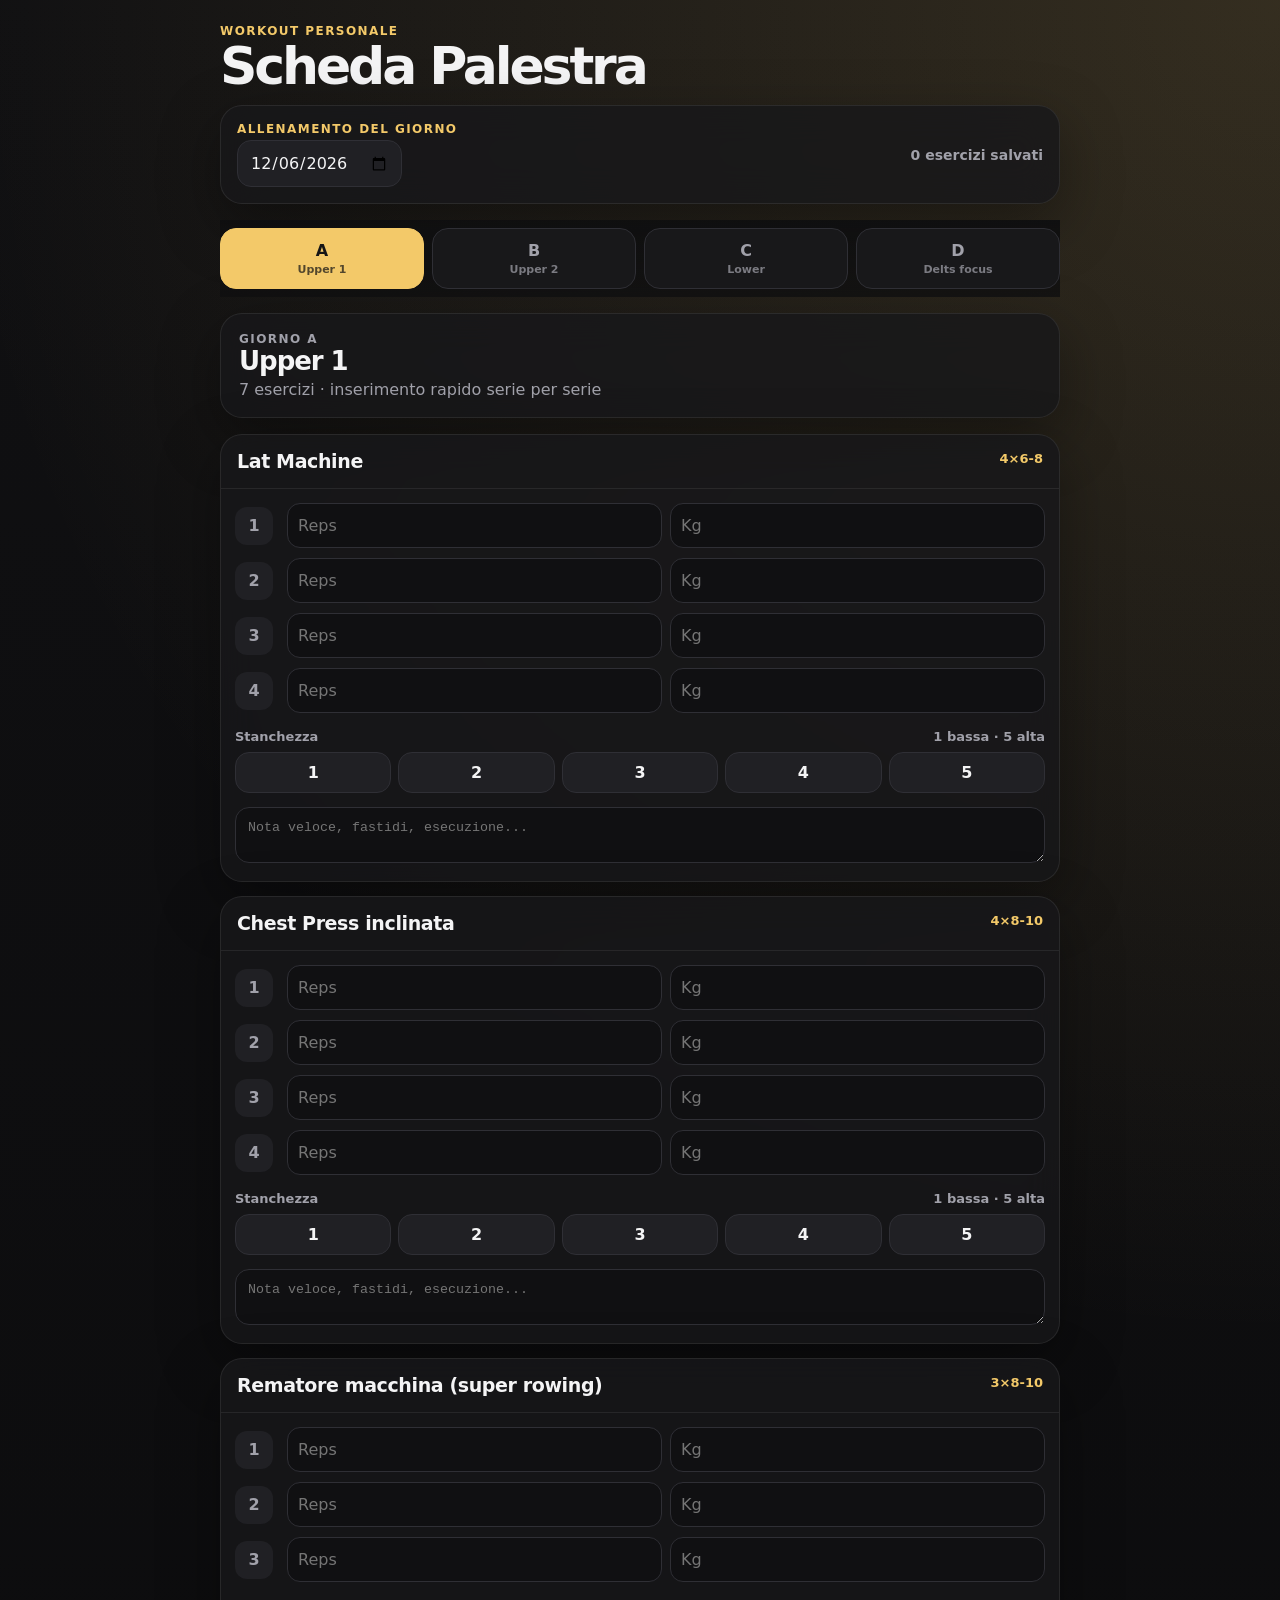
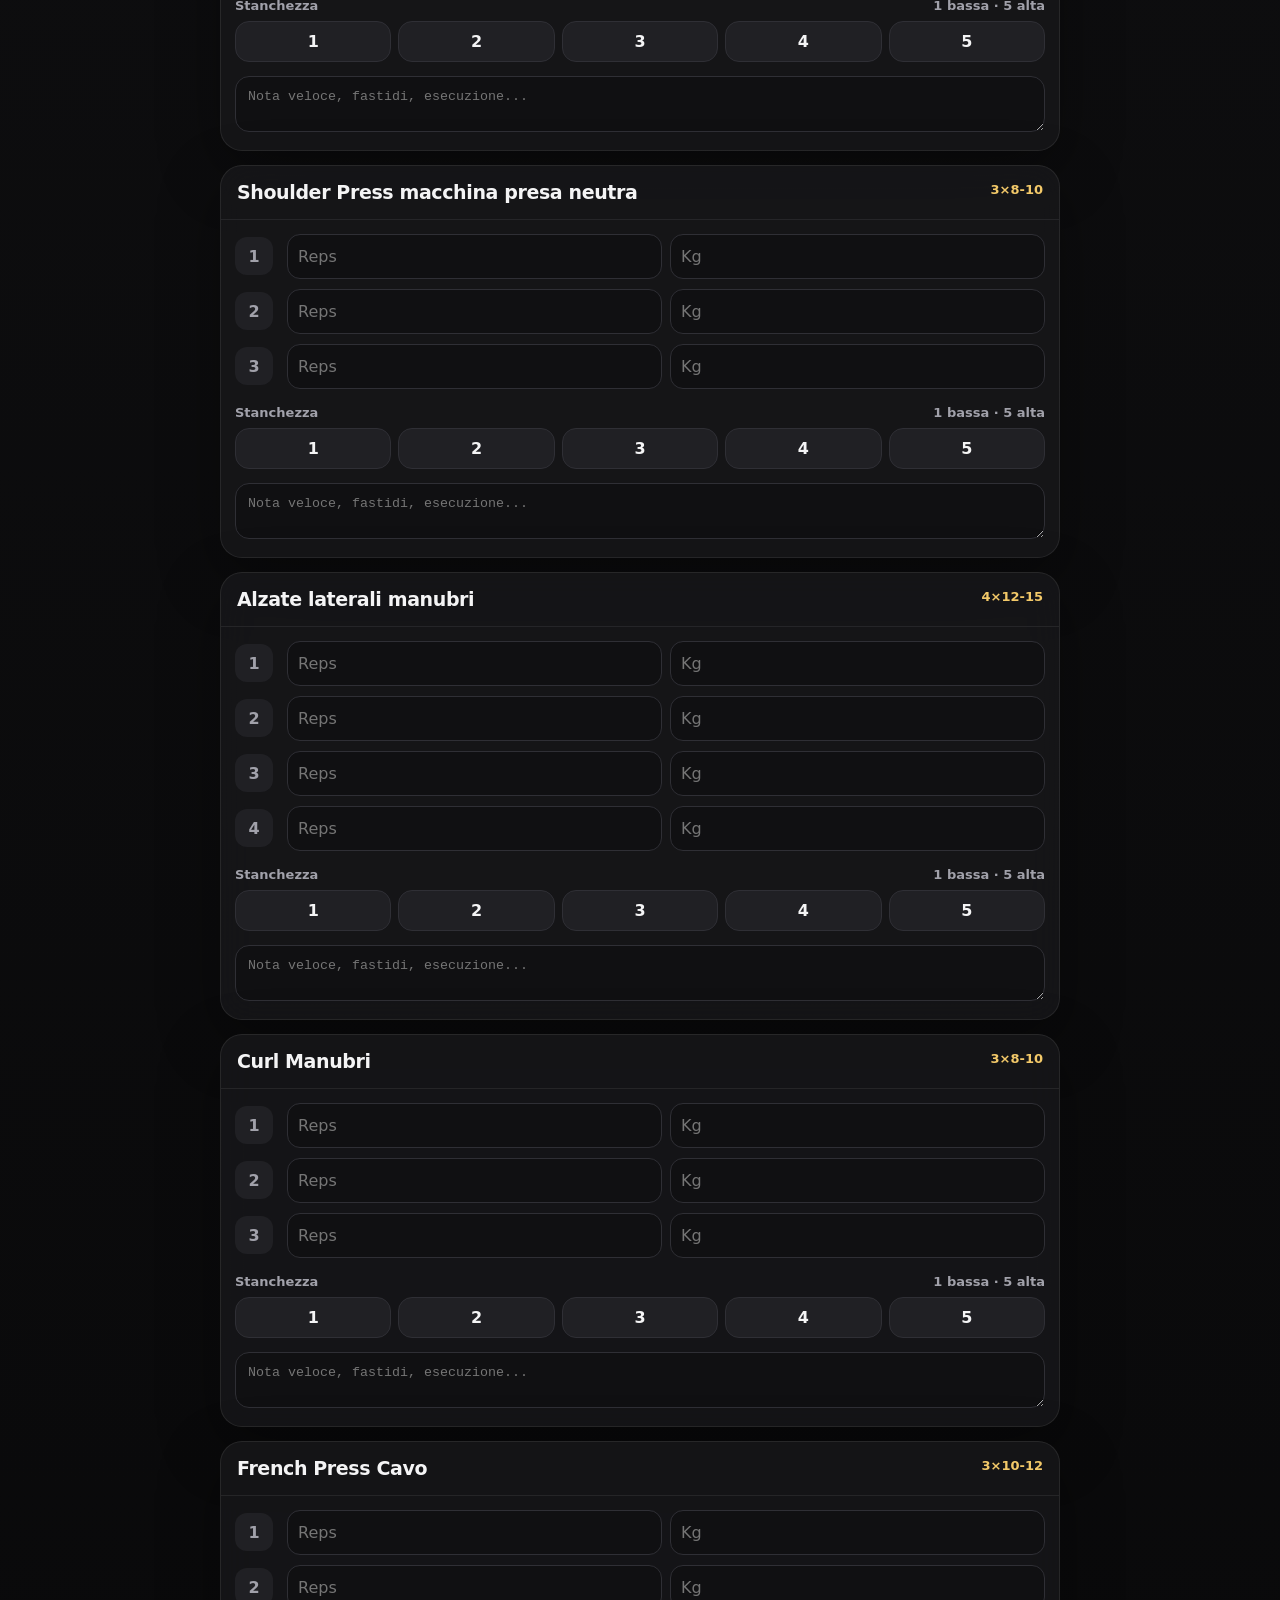
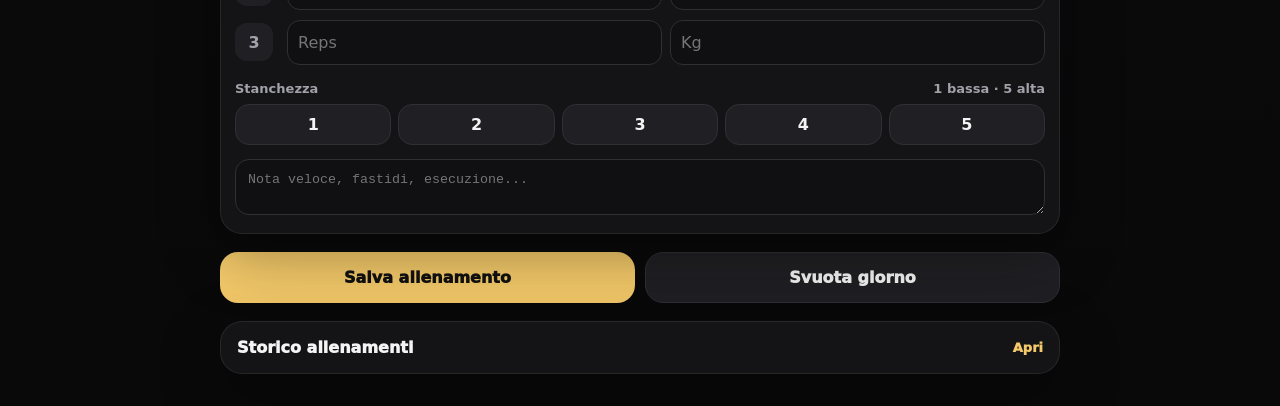
==== index.html @ 27f07854 "Add files via upload" ====
<!doctype html>
<html lang="it">
<head>
  <meta charset="utf-8" />
  <meta name="viewport" content="width=device-width, initial-scale=1, viewport-fit=cover" />
  <meta name="theme-color" content="#111111" />
  <meta name="description" content="Scheda palestra personale con giorni A, B, C, D e tracking rapido di peso, ripetizioni e stanchezza." />
  <link rel="manifest" href="manifest.json" />
  <link rel="apple-touch-icon" href="icon-192.png" />
  <link rel="stylesheet" href="style.css" />
  <title>Scheda Palestra</title>
</head>
<body>
  <header class="app-header">
    <div>
      <p class="eyebrow">Workout personale</p>
      <h1>Scheda Palestra</h1>
    </div>
    <button id="installBtn" class="ghost-btn hidden" type="button">Installa</button>
  </header>

  <main>
    <section class="today-card">
      <div>
        <p class="small-label">Allenamento del giorno</p>
        <input id="workoutDate" class="date-input" type="date" />
      </div>
      <div class="summary">
        <span id="savedCount">0 esercizi salvati</span>
      </div>
    </section>

    <nav id="dayTabs" class="tabs" aria-label="Giorni scheda"></nav>

    <section id="dayHeader" class="day-header"></section>

    <section id="exerciseList" class="exercise-list"></section>

    <section class="actions">
      <button id="saveAllBtn" class="primary-btn" type="button">Salva allenamento</button>
      <button id="clearDayBtn" class="secondary-btn" type="button">Svuota giorno</button>
    </section>

    <section class="history-panel">
      <button id="toggleHistoryBtn" class="history-toggle" type="button">
        Storico allenamenti
        <span>Apri</span>
      </button>
      <div id="historyContent" class="history-content hidden"></div>
    </section>
  </main>

  <div id="toast" class="toast" role="status" aria-live="polite"></div>

  <script src="app.js" defer></script>
</body>
</html>
---- style.css ----
* {
  box-sizing: border-box;
}

:root {
  --bg: #0f0f10;
  --panel: #18181a;
  --panel-soft: #202024;
  --text: #f4f4f5;
  --muted: #a1a1aa;
  --line: #2f2f35;
  --accent: #f3c969;
  --accent-dark: #6f4f05;
  --danger: #ff7070;
  --ok: #92e6a7;
  --radius: 22px;
  --shadow: 0 20px 60px rgba(0,0,0,.35);
}

html {
  min-height: 100%;
  background: var(--bg);
}

body {
  margin: 0;
  min-height: 100%;
  font-family: Inter, ui-sans-serif, system-ui, -apple-system, BlinkMacSystemFont, "Segoe UI", sans-serif;
  color: var(--text);
  background:
    radial-gradient(circle at top right, rgba(243, 201, 105, .16), transparent 35%),
    linear-gradient(180deg, #101012 0%, #09090a 100%);
  padding: env(safe-area-inset-top) 16px 32px;
}

button,
input {
  font: inherit;
}

button {
  -webkit-tap-highlight-color: transparent;
}

.app-header {
  max-width: 840px;
  margin: 0 auto;
  padding: 24px 0 14px;
  display: flex;
  align-items: center;
  justify-content: space-between;
  gap: 16px;
}

.eyebrow,
.small-label {
  margin: 0 0 4px;
  color: var(--accent);
  font-size: 12px;
  text-transform: uppercase;
  letter-spacing: .12em;
  font-weight: 800;
}

h1 {
  margin: 0;
  font-size: clamp(30px, 8vw, 52px);
  line-height: .95;
  letter-spacing: -.06em;
}

main {
  max-width: 840px;
  margin: 0 auto;
}

.today-card,
.day-header,
.exercise-card,
.history-panel {
  background: rgba(24, 24, 26, .82);
  border: 1px solid rgba(255,255,255,.08);
  box-shadow: var(--shadow);
  backdrop-filter: blur(18px);
}

.today-card {
  border-radius: var(--radius);
  padding: 16px;
  display: flex;
  align-items: center;
  justify-content: space-between;
  gap: 14px;
}

.date-input {
  width: 165px;
  background: var(--panel-soft);
  color: var(--text);
  border: 1px solid var(--line);
  border-radius: 14px;
  padding: 12px;
  outline: none;
}

.summary {
  text-align: right;
  color: var(--muted);
  font-size: 14px;
  font-weight: 700;
}

.tabs {
  display: grid;
  grid-template-columns: repeat(4, 1fr);
  gap: 8px;
  margin: 16px 0;
  position: sticky;
  top: 0;
  z-index: 4;
  padding: 8px 0;
  background: linear-gradient(180deg, rgba(15,15,16, .96), rgba(15,15,16, .80));
  backdrop-filter: blur(16px);
}

.tab {
  border: 1px solid var(--line);
  color: var(--muted);
  background: var(--panel);
  border-radius: 16px;
  padding: 12px 8px;
  cursor: pointer;
  font-weight: 900;
}

.tab span {
  display: block;
  font-size: 11px;
  font-weight: 700;
  opacity: .72;
  margin-top: 3px;
}

.tab.active {
  color: #151515;
  background: var(--accent);
  border-color: var(--accent);
}

.day-header {
  border-radius: var(--radius);
  padding: 18px;
  margin-bottom: 16px;
}

.day-header h2 {
  margin: 0 0 4px;
  font-size: 26px;
  letter-spacing: -.04em;
}

.day-header p {
  margin: 0;
  color: var(--muted);
}

.exercise-list {
  display: grid;
  gap: 14px;
}

.exercise-card {
  border-radius: var(--radius);
  overflow: hidden;
}

.exercise-top {
  padding: 16px;
  display: grid;
  grid-template-columns: 1fr auto;
  gap: 12px;
  align-items: start;
  border-bottom: 1px solid rgba(255,255,255,.07);
}

.exercise-title {
  margin: 0;
  font-size: 19px;
  line-height: 1.1;
  letter-spacing: -.02em;
}

.exercise-meta {
  display: inline-flex;
  align-items: center;
  gap: 8px;
  justify-content: flex-end;
  color: var(--accent);
  font-size: 13px;
  font-weight: 900;
  white-space: nowrap;
}

.set-grid {
  padding: 14px;
  display: grid;
  gap: 10px;
}

.set-row {
  display: grid;
  grid-template-columns: 44px 1fr 1fr;
  gap: 8px;
  align-items: center;
}

.set-number {
  display: grid;
  place-items: center;
  width: 38px;
  height: 38px;
  border-radius: 12px;
  background: var(--panel-soft);
  color: var(--muted);
  font-weight: 900;
}

.quick-input {
  width: 100%;
  min-width: 0;
  background: #101012;
  color: var(--text);
  border: 1px solid var(--line);
  border-radius: 13px;
  padding: 12px 10px;
  outline: none;
}

.quick-input:focus,
.date-input:focus {
  border-color: var(--accent);
  box-shadow: 0 0 0 3px rgba(243, 201, 105, .12);
}

.fatigue-block {
  padding: 0 14px 14px;
}

.fatigue-label {
  display: flex;
  justify-content: space-between;
  gap: 8px;
  color: var(--muted);
  font-size: 13px;
  font-weight: 800;
  margin: 2px 0 8px;
}

.fatigue-options {
  display: grid;
  grid-template-columns: repeat(5, 1fr);
  gap: 7px;
}

.fatigue-btn {
  border: 1px solid var(--line);
  background: var(--panel-soft);
  color: var(--text);
  border-radius: 14px;
  padding: 10px 4px;
  font-weight: 900;
  cursor: pointer;
}

.fatigue-btn.active {
  background: var(--accent);
  border-color: var(--accent);
  color: #141414;
}

.note-area {
  width: calc(100% - 28px);
  min-height: 46px;
  margin: 0 14px 14px;
  resize: vertical;
  background: #101012;
  color: var(--text);
  border: 1px solid var(--line);
  border-radius: 14px;
  padding: 12px;
  outline: none;
}

.actions {
  display: grid;
  grid-template-columns: 1fr 1fr;
  gap: 10px;
  margin: 18px 0;
}

.primary-btn,
.secondary-btn,
.ghost-btn {
  border: 0;
  border-radius: 18px;
  padding: 15px 14px;
  font-weight: 950;
  cursor: pointer;
}

.primary-btn {
  background: var(--accent);
  color: #121212;
}

.secondary-btn,
.ghost-btn {
  background: var(--panel-soft);
  color: var(--text);
  border: 1px solid var(--line);
}

.ghost-btn {
  padding: 10px 12px;
  font-size: 13px;
}

.history-panel {
  border-radius: var(--radius);
  overflow: hidden;
}

.history-toggle {
  width: 100%;
  padding: 16px;
  background: transparent;
  color: var(--text);
  border: 0;
  display: flex;
  justify-content: space-between;
  align-items: center;
  font-weight: 950;
  cursor: pointer;
}

.history-toggle span {
  color: var(--accent);
  font-size: 13px;
}

.history-content {
  border-top: 1px solid rgba(255,255,255,.08);
  padding: 14px;
}

.history-item {
  padding: 12px;
  border-radius: 16px;
  background: var(--panel-soft);
  margin-bottom: 10px;
}

.history-item strong {
  display: block;
  margin-bottom: 3px;
}

.history-item p {
  margin: 0;
  color: var(--muted);
  font-size: 13px;
}

.hidden {
  display: none !important;
}

.toast {
  position: fixed;
  left: 16px;
  right: 16px;
  bottom: calc(18px + env(safe-area-inset-bottom));
  max-width: 520px;
  margin: 0 auto;
  background: #f4f4f5;
  color: #101012;
  border-radius: 18px;
  padding: 14px 16px;
  font-weight: 900;
  transform: translateY(120px);
  opacity: 0;
  transition: .25s ease;
  box-shadow: var(--shadow);
  z-index: 20;
}

.toast.show {
  transform: translateY(0);
  opacity: 1;
}

@media (max-width: 520px) {
  body {
    padding-left: 12px;
    padding-right: 12px;
  }

  .today-card {
    align-items: flex-start;
    flex-direction: column;
  }

  .summary {
    text-align: left;
  }

  .tabs {
    gap: 6px;
  }

  .tab {
    border-radius: 14px;
    padding: 11px 3px;
    font-size: 13px;
  }

  .set-row {
    grid-template-columns: 38px 1fr 1fr;
  }

  .actions {
    grid-template-columns: 1fr;
  }
}
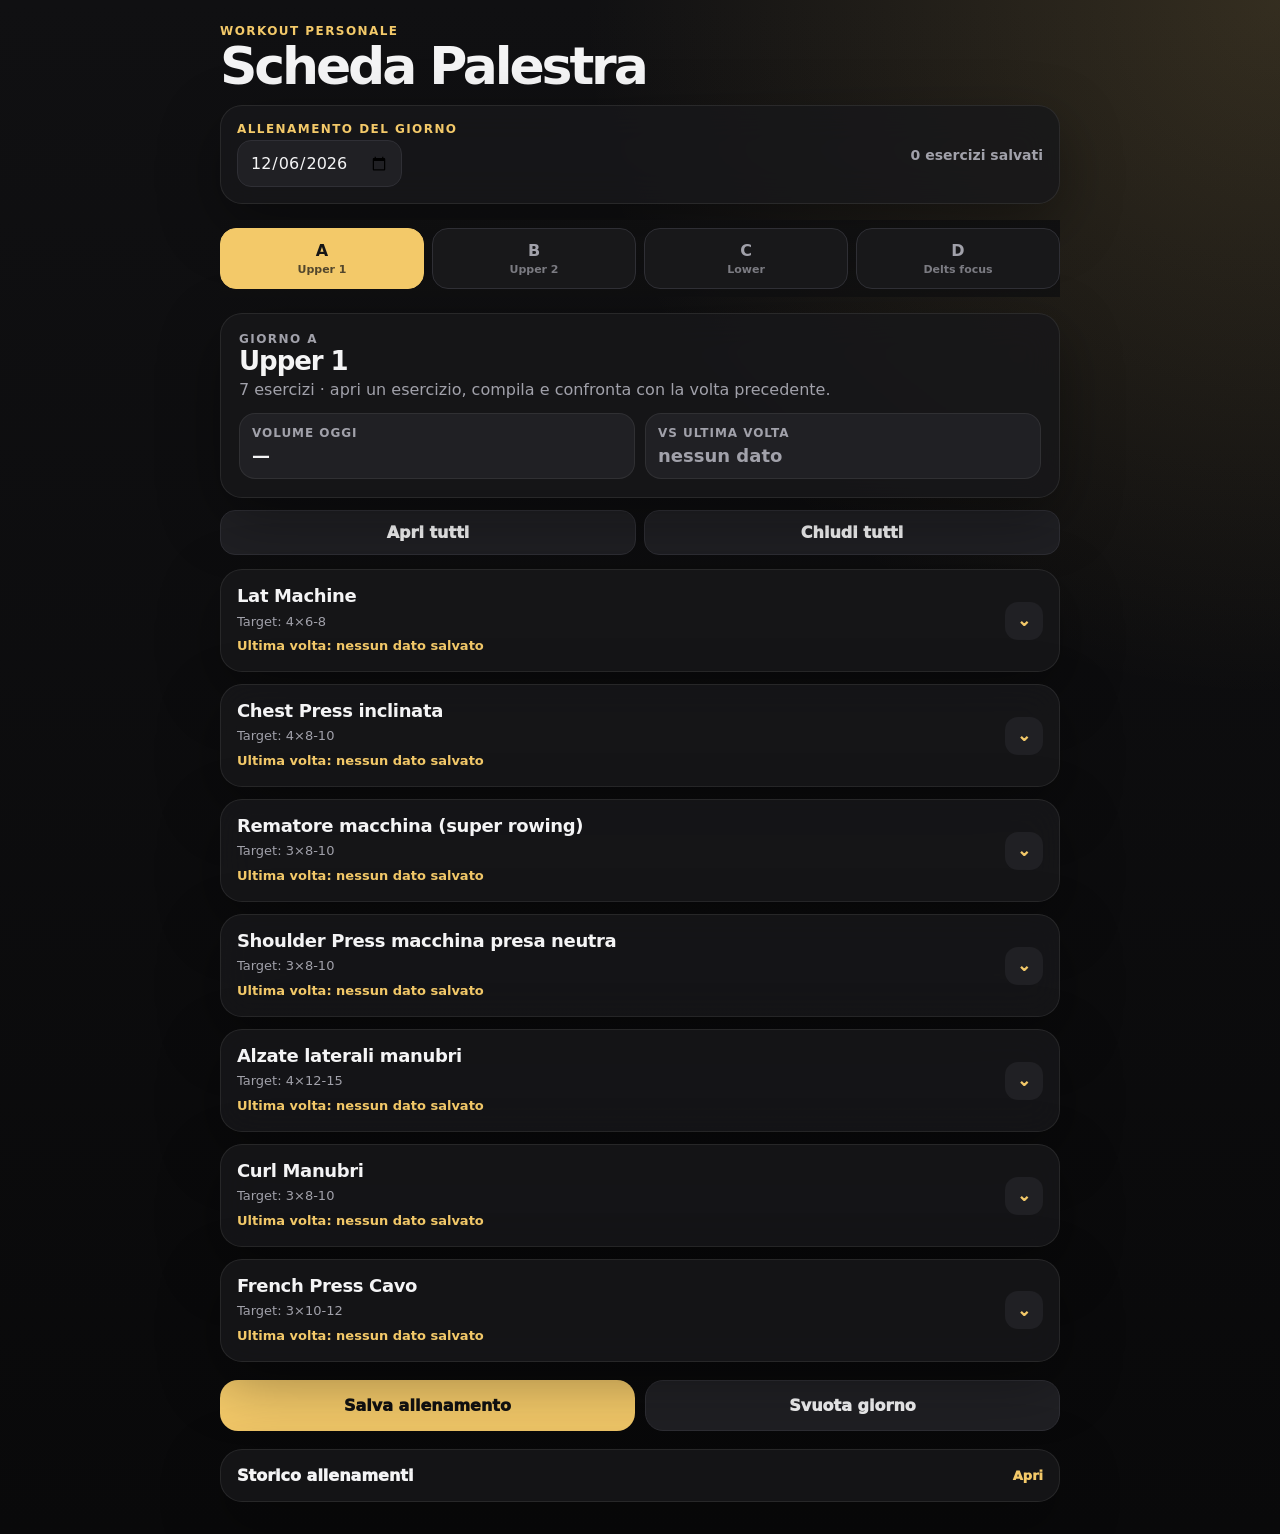
==== commit be5c167d: "Add files via upload" ====
--- a/index.html
+++ b/index.html
@@ -4,7 +4,7 @@
   <meta charset="utf-8" />
   <meta name="viewport" content="width=device-width, initial-scale=1, viewport-fit=cover" />
   <meta name="theme-color" content="#111111" />
-  <meta name="description" content="Scheda palestra personale con giorni A, B, C, D e tracking rapido di peso, ripetizioni e stanchezza." />
+  <meta name="description" content="Scheda palestra personale con progressi, menu esercizi e rating fatica." />
   <link rel="manifest" href="manifest.json" />
   <link rel="apple-touch-icon" href="icon-192.png" />
   <link rel="stylesheet" href="style.css" />
@@ -34,6 +34,11 @@
 
     <section id="dayHeader" class="day-header"></section>
 
+    <section class="quick-tools">
+      <button id="openAllBtn" class="secondary-btn compact" type="button">Apri tutti</button>
+      <button id="closeAllBtn" class="secondary-btn compact" type="button">Chiudi tutti</button>
+    </section>
+
     <section id="exerciseList" class="exercise-list"></section>
 
     <section class="actions">
--- a/style.css
+++ b/style.css
@@ -34,7 +34,8 @@
 }
 
 button,
-input {
+input,
+textarea {
   font: inherit;
 }
 
@@ -150,7 +151,7 @@
 .day-header {
   border-radius: var(--radius);
   padding: 18px;
-  margin-bottom: 16px;
+  margin-bottom: 12px;
 }
 
 .day-header h2 {
@@ -164,9 +165,45 @@
   color: var(--muted);
 }
 
+.day-progress {
+  margin-top: 14px;
+  display: grid;
+  grid-template-columns: 1fr 1fr;
+  gap: 10px;
+}
+
+.progress-box {
+  background: var(--panel-soft);
+  border: 1px solid rgba(255,255,255,.07);
+  border-radius: 16px;
+  padding: 12px;
+}
+
+.progress-box span {
+  display: block;
+  color: var(--muted);
+  font-size: 12px;
+  font-weight: 800;
+  text-transform: uppercase;
+  letter-spacing: .08em;
+}
+
+.progress-box strong {
+  display: block;
+  margin-top: 5px;
+  font-size: 18px;
+}
+
+.quick-tools {
+  display: grid;
+  grid-template-columns: 1fr 1fr;
+  gap: 8px;
+  margin-bottom: 14px;
+}
+
 .exercise-list {
   display: grid;
-  gap: 14px;
+  gap: 12px;
 }
 
 .exercise-card {
@@ -174,31 +211,107 @@
   overflow: hidden;
 }
 
-.exercise-top {
+.exercise-card[open] {
+  border-color: rgba(243, 201, 105, .42);
+}
+
+.exercise-summary {
+  list-style: none;
+  cursor: pointer;
+  padding: 0;
+}
+
+.exercise-summary::-webkit-details-marker {
+  display: none;
+}
+
+.summary-content {
   padding: 16px;
   display: grid;
   grid-template-columns: 1fr auto;
-  gap: 12px;
-  align-items: start;
-  border-bottom: 1px solid rgba(255,255,255,.07);
+  gap: 14px;
+  align-items: center;
 }
 
 .exercise-title {
   margin: 0;
-  font-size: 19px;
-  line-height: 1.1;
+  font-size: 18px;
+  line-height: 1.12;
   letter-spacing: -.02em;
 }
 
-.exercise-meta {
-  display: inline-flex;
-  align-items: center;
+.exercise-subline {
+  margin: 7px 0 0;
+  color: var(--muted);
+  font-size: 13px;
+  line-height: 1.3;
+}
+
+.last-line {
+  margin: 8px 0 0;
+  color: var(--accent);
+  font-size: 13px;
+  font-weight: 850;
+  line-height: 1.3;
+}
+
+.chevron {
+  display: grid;
+  place-items: center;
+  min-width: 38px;
+  height: 38px;
+  border-radius: 13px;
+  background: var(--panel-soft);
+  color: var(--accent);
+  font-weight: 950;
+  transition: transform .2s ease;
+}
+
+.exercise-card[open] .chevron {
+  transform: rotate(180deg);
+}
+
+.exercise-body {
+  border-top: 1px solid rgba(255,255,255,.07);
+}
+
+.exercise-meta-row {
+  padding: 12px 14px 0;
+  display: grid;
   gap: 8px;
-  justify-content: flex-end;
-  color: var(--accent);
-  font-size: 13px;
-  font-weight: 900;
-  white-space: nowrap;
+}
+
+.metric-pill {
+  display: flex;
+  justify-content: space-between;
+  gap: 12px;
+  background: #101012;
+  border: 1px solid var(--line);
+  border-radius: 14px;
+  padding: 10px 12px;
+  font-size: 13px;
+}
+
+.metric-pill span {
+  color: var(--muted);
+  font-weight: 800;
+}
+
+.metric-pill strong {
+  text-align: right;
+  font-weight: 950;
+}
+
+.delta-up {
+  color: var(--ok);
+}
+
+.delta-down {
+  color: var(--danger);
+}
+
+.delta-neutral {
+  color: var(--muted);
 }
 
 .set-grid {
@@ -237,7 +350,8 @@
 }
 
 .quick-input:focus,
-.date-input:focus {
+.date-input:focus,
+.note-area:focus {
   border-color: var(--accent);
   box-shadow: 0 0 0 3px rgba(243, 201, 105, .12);
 }
@@ -265,17 +379,45 @@
 .fatigue-btn {
   border: 1px solid var(--line);
   background: var(--panel-soft);
-  color: var(--text);
+  color: #111111;
   border-radius: 14px;
-  padding: 10px 4px;
-  font-weight: 900;
+  padding: 12px 4px;
+  font-weight: 950;
   cursor: pointer;
-}
+  opacity: .42;
+  transform: scale(.98);
+  transition: .15s ease;
+}
+
+.fatigue-btn[data-fatigue="1"] { background: #8ff0a4; }
+.fatigue-btn[data-fatigue="2"] { background: #c9ee77; }
+.fatigue-btn[data-fatigue="3"] { background: #f3c969; }
+.fatigue-btn[data-fatigue="4"] { background: #f59e57; }
+.fatigue-btn[data-fatigue="5"] { background: #ff7070; }
 
 .fatigue-btn.active {
-  background: var(--accent);
-  border-color: var(--accent);
-  color: #141414;
+  opacity: 1;
+  transform: scale(1);
+  border-color: rgba(255,255,255,.9);
+  box-shadow: 0 0 0 3px rgba(255,255,255,.10);
+}
+
+.fatigue-status {
+  margin-top: 9px;
+  height: 9px;
+  border-radius: 999px;
+  background: linear-gradient(90deg, #8ff0a4, #c9ee77, #f3c969, #f59e57, #ff7070);
+  position: relative;
+  overflow: hidden;
+}
+
+.fatigue-status::after {
+  content: "";
+  position: absolute;
+  inset: 0;
+  width: var(--fatigue-width, 0%);
+  background: rgba(255,255,255,.42);
+  border-right: 2px solid #ffffff;
 }
 
 .note-area {
@@ -318,6 +460,11 @@
   background: var(--panel-soft);
   color: var(--text);
   border: 1px solid var(--line);
+}
+
+.compact {
+  padding: 12px;
+  border-radius: 15px;
 }
 
 .ghost-btn {
@@ -424,6 +571,10 @@
     font-size: 13px;
   }
 
+  .day-progress {
+    grid-template-columns: 1fr;
+  }
+
   .set-row {
     grid-template-columns: 38px 1fr 1fr;
   }
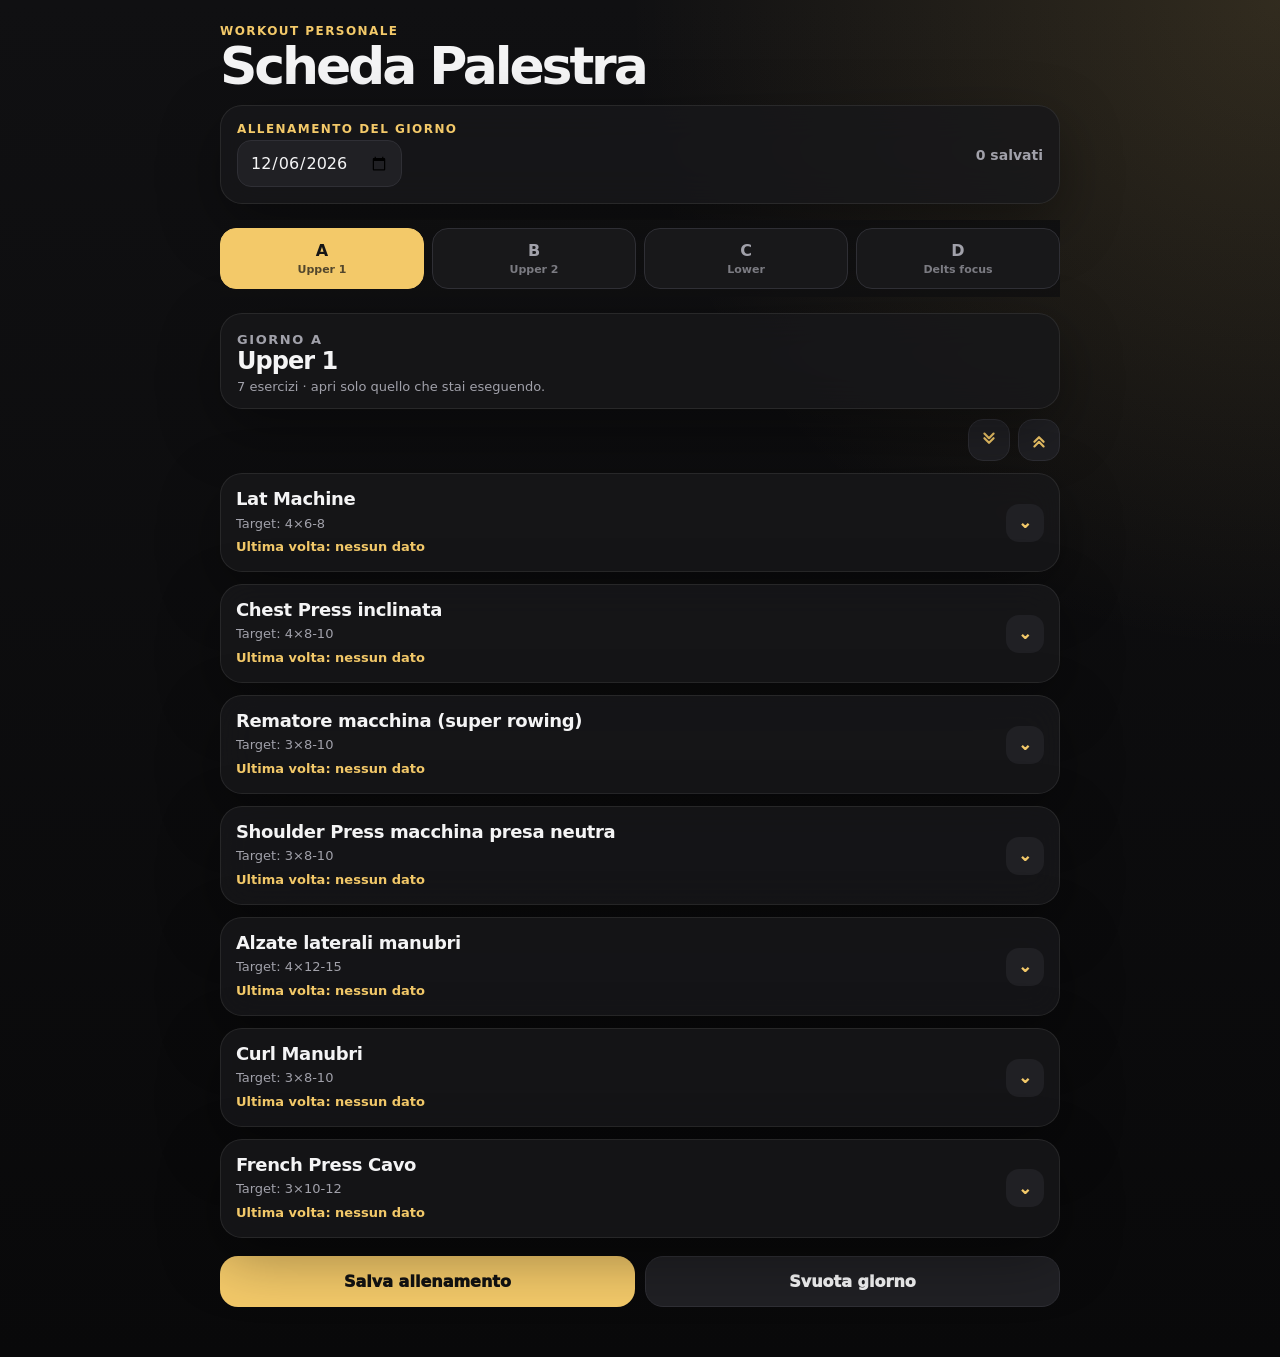
==== commit f2bd5a9b: "Add files via upload" ====
--- a/index.html
+++ b/index.html
@@ -4,7 +4,7 @@
   <meta charset="utf-8" />
   <meta name="viewport" content="width=device-width, initial-scale=1, viewport-fit=cover" />
   <meta name="theme-color" content="#111111" />
-  <meta name="description" content="Scheda palestra personale con progressi, menu esercizi e rating fatica." />
+  <meta name="description" content="Scheda palestra personale con progressi, storico esercizi e rating fatica a cursore." />
   <link rel="manifest" href="manifest.json" />
   <link rel="apple-touch-icon" href="icon-192.png" />
   <link rel="stylesheet" href="style.css" />
@@ -26,7 +26,7 @@
         <input id="workoutDate" class="date-input" type="date" />
       </div>
       <div class="summary">
-        <span id="savedCount">0 esercizi salvati</span>
+        <span id="savedCount">0 salvati</span>
       </div>
     </section>
 
@@ -34,9 +34,19 @@
 
     <section id="dayHeader" class="day-header"></section>
 
-    <section class="quick-tools">
-      <button id="openAllBtn" class="secondary-btn compact" type="button">Apri tutti</button>
-      <button id="closeAllBtn" class="secondary-btn compact" type="button">Chiudi tutti</button>
+    <section class="quick-tools" aria-label="Azioni rapide">
+      <button id="openAllBtn" class="icon-btn" type="button" aria-label="Apri tutti gli esercizi" title="Apri tutti">
+        <svg viewBox="0 0 24 24" aria-hidden="true">
+          <path d="M7 10l5 5 5-5" />
+          <path d="M7 5l5 5 5-5" />
+        </svg>
+      </button>
+      <button id="closeAllBtn" class="icon-btn" type="button" aria-label="Chiudi tutti gli esercizi" title="Chiudi tutti">
+        <svg viewBox="0 0 24 24" aria-hidden="true">
+          <path d="M7 14l5-5 5 5" />
+          <path d="M7 19l5-5 5 5" />
+        </svg>
+      </button>
     </section>
 
     <section id="exerciseList" class="exercise-list"></section>
@@ -45,14 +55,6 @@
       <button id="saveAllBtn" class="primary-btn" type="button">Salva allenamento</button>
       <button id="clearDayBtn" class="secondary-btn" type="button">Svuota giorno</button>
     </section>
-
-    <section class="history-panel">
-      <button id="toggleHistoryBtn" class="history-toggle" type="button">
-        Storico allenamenti
-        <span>Apri</span>
-      </button>
-      <div id="historyContent" class="history-content hidden"></div>
-    </section>
   </main>
 
   <div id="toast" class="toast" role="status" aria-live="polite"></div>
--- a/style.css
+++ b/style.css
@@ -10,7 +10,6 @@
   --muted: #a1a1aa;
   --line: #2f2f35;
   --accent: #f3c969;
-  --accent-dark: #6f4f05;
   --danger: #ff7070;
   --ok: #92e6a7;
   --radius: 22px;
@@ -28,7 +27,7 @@
   font-family: Inter, ui-sans-serif, system-ui, -apple-system, BlinkMacSystemFont, "Segoe UI", sans-serif;
   color: var(--text);
   background:
-    radial-gradient(circle at top right, rgba(243, 201, 105, .16), transparent 35%),
+    radial-gradient(circle at top right, rgba(243, 201, 105, .15), transparent 35%),
     linear-gradient(180deg, #101012 0%, #09090a 100%);
   padding: env(safe-area-inset-top) 16px 32px;
 }
@@ -77,8 +76,7 @@
 
 .today-card,
 .day-header,
-.exercise-card,
-.history-panel {
+.exercise-card {
   background: rgba(24, 24, 26, .82);
   border: 1px solid rgba(255,255,255,.08);
   box-shadow: var(--shadow);
@@ -108,7 +106,7 @@
   text-align: right;
   color: var(--muted);
   font-size: 14px;
-  font-weight: 700;
+  font-weight: 800;
 }
 
 .tabs {
@@ -150,55 +148,49 @@
 
 .day-header {
   border-radius: var(--radius);
-  padding: 18px;
+  padding: 14px 16px;
+  margin-bottom: 10px;
+}
+
+.day-header h2 {
+  margin: 0;
+  font-size: 24px;
+  letter-spacing: -.04em;
+}
+
+.day-header p {
+  margin: 4px 0 0;
+  color: var(--muted);
+  font-size: 13px;
+}
+
+.quick-tools {
+  display: flex;
+  justify-content: flex-end;
+  gap: 8px;
   margin-bottom: 12px;
 }
 
-.day-header h2 {
-  margin: 0 0 4px;
-  font-size: 26px;
-  letter-spacing: -.04em;
-}
-
-.day-header p {
-  margin: 0;
-  color: var(--muted);
-}
-
-.day-progress {
-  margin-top: 14px;
-  display: grid;
-  grid-template-columns: 1fr 1fr;
-  gap: 10px;
-}
-
-.progress-box {
+.icon-btn {
+  width: 42px;
+  height: 42px;
+  border-radius: 15px;
+  border: 1px solid var(--line);
   background: var(--panel-soft);
-  border: 1px solid rgba(255,255,255,.07);
-  border-radius: 16px;
-  padding: 12px;
-}
-
-.progress-box span {
-  display: block;
-  color: var(--muted);
-  font-size: 12px;
-  font-weight: 800;
-  text-transform: uppercase;
-  letter-spacing: .08em;
-}
-
-.progress-box strong {
-  display: block;
-  margin-top: 5px;
-  font-size: 18px;
-}
-
-.quick-tools {
-  display: grid;
-  grid-template-columns: 1fr 1fr;
-  gap: 8px;
-  margin-bottom: 14px;
+  color: var(--accent);
+  display: grid;
+  place-items: center;
+  cursor: pointer;
+}
+
+.icon-btn svg {
+  width: 22px;
+  height: 22px;
+  stroke: currentColor;
+  stroke-width: 2.4;
+  stroke-linecap: round;
+  stroke-linejoin: round;
+  fill: none;
 }
 
 .exercise-list {
@@ -226,7 +218,7 @@
 }
 
 .summary-content {
-  padding: 16px;
+  padding: 15px;
   display: grid;
   grid-template-columns: 1fr auto;
   gap: 14px;
@@ -241,14 +233,14 @@
 }
 
 .exercise-subline {
+  margin: 6px 0 0;
+  color: var(--muted);
+  font-size: 13px;
+  line-height: 1.3;
+}
+
+.last-line {
   margin: 7px 0 0;
-  color: var(--muted);
-  font-size: 13px;
-  line-height: 1.3;
-}
-
-.last-line {
-  margin: 8px 0 0;
   color: var(--accent);
   font-size: 13px;
   font-weight: 850;
@@ -367,57 +359,59 @@
   color: var(--muted);
   font-size: 13px;
   font-weight: 800;
-  margin: 2px 0 8px;
-}
-
-.fatigue-options {
-  display: grid;
-  grid-template-columns: repeat(5, 1fr);
-  gap: 7px;
-}
-
-.fatigue-btn {
-  border: 1px solid var(--line);
-  background: var(--panel-soft);
-  color: #111111;
-  border-radius: 14px;
-  padding: 12px 4px;
-  font-weight: 950;
-  cursor: pointer;
-  opacity: .42;
-  transform: scale(.98);
-  transition: .15s ease;
-}
-
-.fatigue-btn[data-fatigue="1"] { background: #8ff0a4; }
-.fatigue-btn[data-fatigue="2"] { background: #c9ee77; }
-.fatigue-btn[data-fatigue="3"] { background: #f3c969; }
-.fatigue-btn[data-fatigue="4"] { background: #f59e57; }
-.fatigue-btn[data-fatigue="5"] { background: #ff7070; }
-
-.fatigue-btn.active {
-  opacity: 1;
-  transform: scale(1);
-  border-color: rgba(255,255,255,.9);
-  box-shadow: 0 0 0 3px rgba(255,255,255,.10);
-}
-
-.fatigue-status {
-  margin-top: 9px;
-  height: 9px;
+  margin: 2px 0 10px;
+}
+
+.fatigue-value {
+  color: var(--accent);
+}
+
+.fatigue-slider-wrap {
+  position: relative;
+  padding: 8px 0 2px;
+}
+
+.fatigue-slider {
+  width: 100%;
+  appearance: none;
+  -webkit-appearance: none;
+  height: 14px;
   border-radius: 999px;
-  background: linear-gradient(90deg, #8ff0a4, #c9ee77, #f3c969, #f59e57, #ff7070);
-  position: relative;
-  overflow: hidden;
-}
-
-.fatigue-status::after {
-  content: "";
-  position: absolute;
-  inset: 0;
-  width: var(--fatigue-width, 0%);
-  background: rgba(255,255,255,.42);
-  border-right: 2px solid #ffffff;
+  background: linear-gradient(90deg, #8ff0a4 0%, #c9ee77 25%, #f3c969 50%, #f59e57 75%, #ff7070 100%);
+  outline: none;
+  border: 1px solid rgba(255,255,255,.13);
+}
+
+.fatigue-slider::-webkit-slider-thumb {
+  appearance: none;
+  -webkit-appearance: none;
+  width: 34px;
+  height: 34px;
+  border-radius: 50%;
+  background: #ffffff;
+  border: 5px solid #111111;
+  box-shadow: 0 8px 20px rgba(0,0,0,.35);
+  cursor: pointer;
+}
+
+.fatigue-slider::-moz-range-thumb {
+  width: 28px;
+  height: 28px;
+  border-radius: 50%;
+  background: #ffffff;
+  border: 5px solid #111111;
+  box-shadow: 0 8px 20px rgba(0,0,0,.35);
+  cursor: pointer;
+}
+
+.fatigue-scale {
+  display: flex;
+  justify-content: space-between;
+  color: var(--muted);
+  font-size: 11px;
+  font-weight: 900;
+  margin-top: 8px;
+  padding: 0 2px;
 }
 
 .note-area {
@@ -433,6 +427,92 @@
   outline: none;
 }
 
+.exercise-history {
+  margin: 0 14px 14px;
+  border: 1px solid var(--line);
+  border-radius: 16px;
+  overflow: hidden;
+  background: #101012;
+}
+
+.history-summary {
+  list-style: none;
+  padding: 12px;
+  cursor: pointer;
+  display: flex;
+  justify-content: space-between;
+  align-items: center;
+  gap: 12px;
+  font-size: 13px;
+  font-weight: 950;
+}
+
+.history-summary::-webkit-details-marker {
+  display: none;
+}
+
+.history-summary span {
+  color: var(--accent);
+  font-size: 12px;
+}
+
+.history-list {
+  border-top: 1px solid var(--line);
+  padding: 10px;
+  display: grid;
+  gap: 8px;
+}
+
+.history-row {
+  border-radius: 13px;
+  background: var(--panel-soft);
+  padding: 10px;
+}
+
+.history-row-main {
+  display: flex;
+  justify-content: space-between;
+  gap: 10px;
+  font-size: 13px;
+  font-weight: 900;
+}
+
+.history-row-main span {
+  color: var(--accent);
+}
+
+.history-row-sets {
+  margin-top: 6px;
+  color: var(--muted);
+  font-size: 12px;
+  line-height: 1.35;
+}
+
+.history-note {
+  margin-top: 6px;
+  font-size: 12px;
+  color: #d4d4d8;
+  line-height: 1.35;
+}
+
+.show-more-history {
+  width: 100%;
+  border: 1px solid var(--line);
+  border-radius: 13px;
+  background: transparent;
+  color: var(--accent);
+  padding: 10px;
+  font-weight: 950;
+  cursor: pointer;
+}
+
+.empty-history {
+  color: var(--muted);
+  font-size: 13px;
+  margin: 0;
+  padding: 4px 2px;
+}
+
 .actions {
   display: grid;
   grid-template-columns: 1fr 1fr;
@@ -462,59 +542,8 @@
   border: 1px solid var(--line);
 }
 
-.compact {
-  padding: 12px;
-  border-radius: 15px;
-}
-
 .ghost-btn {
   padding: 10px 12px;
-  font-size: 13px;
-}
-
-.history-panel {
-  border-radius: var(--radius);
-  overflow: hidden;
-}
-
-.history-toggle {
-  width: 100%;
-  padding: 16px;
-  background: transparent;
-  color: var(--text);
-  border: 0;
-  display: flex;
-  justify-content: space-between;
-  align-items: center;
-  font-weight: 950;
-  cursor: pointer;
-}
-
-.history-toggle span {
-  color: var(--accent);
-  font-size: 13px;
-}
-
-.history-content {
-  border-top: 1px solid rgba(255,255,255,.08);
-  padding: 14px;
-}
-
-.history-item {
-  padding: 12px;
-  border-radius: 16px;
-  background: var(--panel-soft);
-  margin-bottom: 10px;
-}
-
-.history-item strong {
-  display: block;
-  margin-bottom: 3px;
-}
-
-.history-item p {
-  margin: 0;
-  color: var(--muted);
   font-size: 13px;
 }
 
@@ -571,10 +600,6 @@
     font-size: 13px;
   }
 
-  .day-progress {
-    grid-template-columns: 1fr;
-  }
-
   .set-row {
     grid-template-columns: 38px 1fr 1fr;
   }
